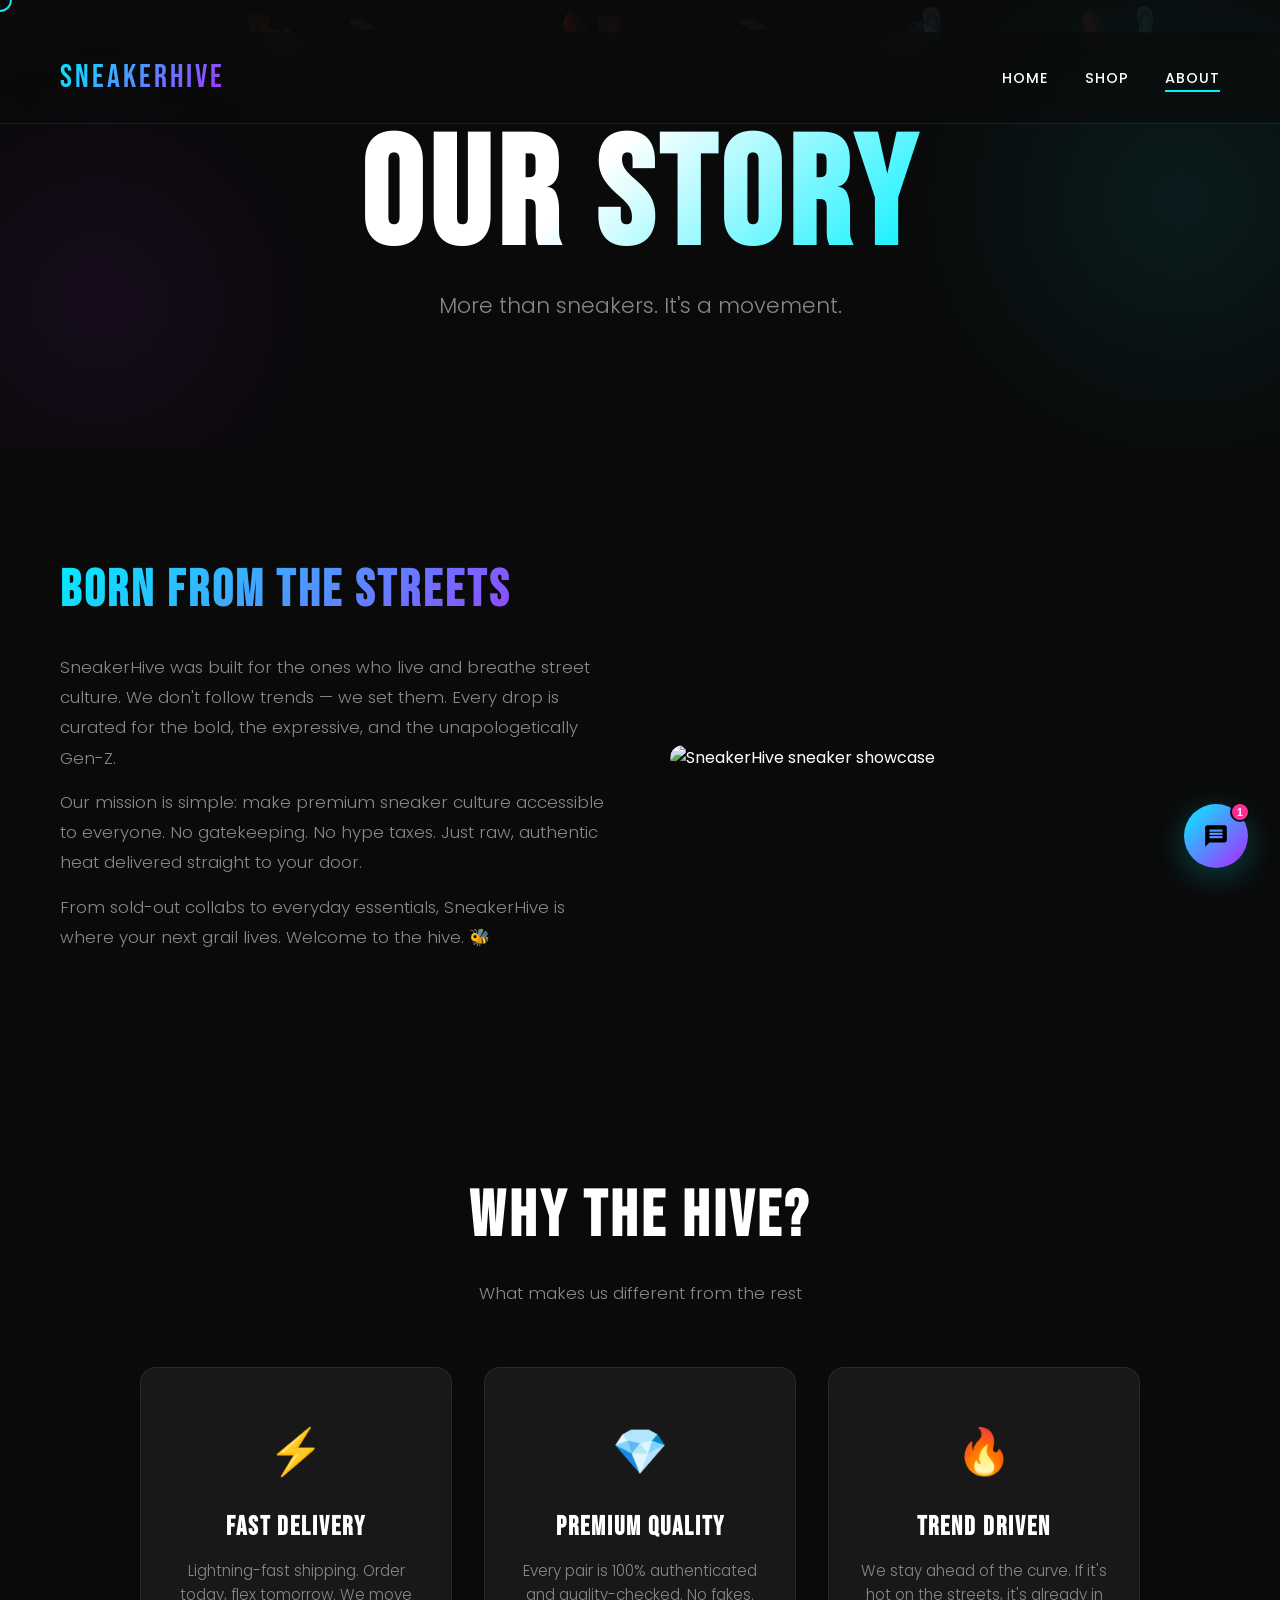
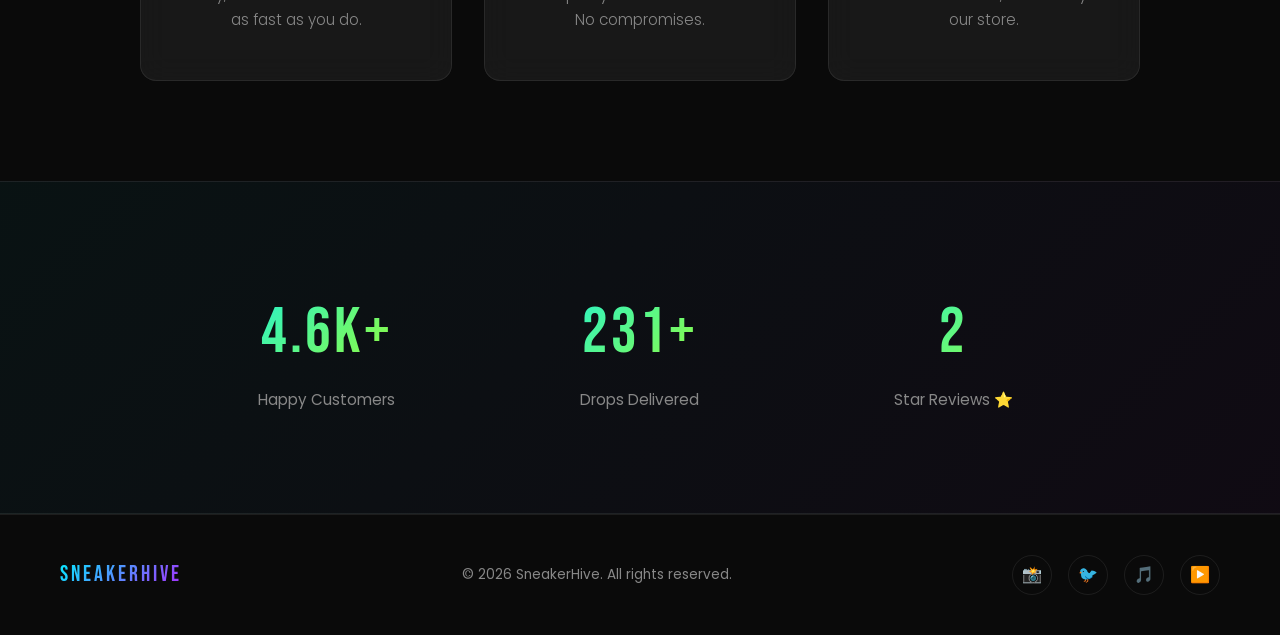
==== about.html @ 8ebd748e "Add files via upload" ====
<!DOCTYPE html>
<html lang="en">

<head>
    <meta charset="UTF-8" />
    <meta name="viewport" content="width=device-width, initial-scale=1.0" />
    <title>SneakerHive — About Us</title>
    <meta name="description"
        content="Learn about SneakerHive — the Gen-Z sneaker brand redefining street identity, fashion, and sneaker culture." />
    <link rel="stylesheet" href="style.css" />
    <link rel="icon"
        href="data:image/svg+xml,<svg xmlns='http://www.w3.org/2000/svg' viewBox='0 0 100 100'><text y='.9em' font-size='90'>👟</text></svg>" />
</head>

<body>

    <!-- Preloader -->
    <div class="preloader" id="preloader">
        <div class="preloader-spinner"></div>
    </div>

    <!-- Scroll Progress -->
    <div class="scroll-progress" id="scrollProgress"></div>

    <!-- Custom Cursor -->
    <div class="cursor-glow" id="cursorGlow"></div>

    <!-- Page Transition Overlay -->
    <div class="page-transition" id="pageTransition"></div>

    <!-- Floating Background Sneakers -->
    <div class="floating-sneakers" id="floatingSneakers"></div>

    <!-- ==================== NAVBAR ==================== -->
    <nav class="navbar" id="navbar">
        <a href="index.html" class="nav-logo page-link">SNEAKERHIVE</a>
        <ul class="nav-links" id="navLinks">
            <li><a href="index.html" class="page-link">Home</a></li>
            <li><a href="shop.html" class="page-link">Shop</a></li>
            <li><a href="about.html" class="active">About</a></li>
        </ul>
        <div class="hamburger" id="hamburger">
            <span></span><span></span><span></span>
        </div>
    </nav>

    <!-- ==================== ABOUT HERO ==================== -->
    <section class="hero" style="min-height: 50vh;">
        <div class="hero-content">
            <h1>Our Story</h1>
            <p>More than sneakers. It's a movement.</p>
        </div>
    </section>

    <!-- ==================== BRAND STORY ==================== -->
    <section class="section">
        <div class="brand-story">
            <div class="story-text reveal-left">
                <h2>Born From The Streets</h2>
                <p>
                    SneakerHive was built for the ones who live and breathe street culture.
                    We don't follow trends — we set them. Every drop is curated for the bold,
                    the expressive, and the unapologetically Gen-Z.
                </p>
                <p>
                    Our mission is simple: make premium sneaker culture accessible to everyone.
                    No gatekeeping. No hype taxes. Just raw, authentic heat delivered straight
                    to your door.
                </p>
                <p>
                    From sold-out collabs to everyday essentials, SneakerHive is where your
                    next grail lives. Welcome to the hive. 🐝
                </p>
            </div>
            <div class="story-image reveal-right">
                <img src="images/sneaker4.png" alt="SneakerHive sneaker showcase" />
            </div>
        </div>
    </section>

    <!-- ==================== WHY CHOOSE US ==================== -->
    <section class="section">
        <h2 class="section-title reveal">Why The Hive?</h2>
        <p class="section-subtitle reveal">What makes us different from the rest</p>

        <div class="features-grid">
            <div class="feature-card glass-card reveal">
                <span class="feature-icon">⚡</span>
                <h3>Fast Delivery</h3>
                <p>Lightning-fast shipping. Order today, flex tomorrow. We move as fast as you do.</p>
            </div>
            <div class="feature-card glass-card reveal">
                <span class="feature-icon">💎</span>
                <h3>Premium Quality</h3>
                <p>Every pair is 100% authenticated and quality-checked. No fakes. No compromises.</p>
            </div>
            <div class="feature-card glass-card reveal">
                <span class="feature-icon">🔥</span>
                <h3>Trend Driven</h3>
                <p>We stay ahead of the curve. If it's hot on the streets, it's already in our store.</p>
            </div>
        </div>
    </section>

    <!-- ==================== STATS ==================== -->
    <section class="section stats-section">
        <div class="stats-grid">
            <div class="stat-item reveal">
                <div class="stat-number" data-target="10000">0</div>
                <div class="stat-label">Happy Customers</div>
            </div>
            <div class="stat-item reveal">
                <div class="stat-number" data-target="500">0</div>
                <div class="stat-label">Drops Delivered</div>
            </div>
            <div class="stat-item reveal">
                <div class="stat-number" data-target="5">0</div>
                <div class="stat-label">Star Reviews ⭐</div>
            </div>
        </div>
    </section>

    <!-- ==================== FOOTER ==================== -->
    <footer class="footer">
        <span class="footer-logo">SNEAKERHIVE</span>
        <p class="footer-copy">&copy; 2026 SneakerHive. All rights reserved.</p>
        <div class="footer-socials">
            <a href="#" aria-label="Instagram">📸</a>
            <a href="#" aria-label="Twitter">🐦</a>
            <a href="#" aria-label="TikTok">🎵</a>
            <a href="#" aria-label="YouTube">▶️</a>
        </div>
    </footer>

    <!-- ==================== FLOATING CHAT WIDGET ==================== -->
    <div class="chat-widget" id="chatWidget">
      <div class="chat-panel" id="chatPanel">
        <div class="chat-panel-header">
          <div class="chat-avatar">👟</div>
          <div class="chat-info">
            <div class="chat-name">SneakerHive Support</div>
            <div class="chat-status">Online — ready to help</div>
          </div>
        </div>
        <iframe
          src="https://chat-box-83515c.zapier.app/"
          title="SneakerHive Live Chat"
          allow="microphone; camera"
          loading="lazy"
        ></iframe>
      </div>
      <button class="chat-bubble" id="chatBubble" aria-label="Toggle chat" aria-expanded="false">
        <span class="chat-badge" id="chatBadge">1</span>
        <svg class="icon-open" viewBox="0 0 24 24" xmlns="http://www.w3.org/2000/svg">
          <path d="M20 2H4C2.9 2 2 2.9 2 4v18l4-4h14c1.1 0 2-.9 2-2V4c0-1.1-.9-2-2-2zm-2 12H6v-2h12v2zm0-3H6V9h12v2zm0-3H6V6h12v2z"/>
        </svg>
        <svg class="icon-close" viewBox="0 0 24 24" xmlns="http://www.w3.org/2000/svg">
          <path d="M19 6.41L17.59 5 12 10.59 6.41 5 5 6.41 10.59 12 5 17.59 6.41 19 12 13.41 17.59 19 19 17.59 13.41 12z"/>
        </svg>
      </button>
    </div>

    <script src="script.js"></script>
</body>

</html>
---- style.css ----
/* ====================================================
   SneakerHive — Design System & Styles
   Dark theme · Neon accents · Glassmorphism · Physics
   ==================================================== */

/* ---------- Google Fonts ---------- */
@import url('https://fonts.googleapis.com/css2?family=Bebas+Neue&family=Poppins:wght@300;400;500;600;700&display=swap');

/* ---------- CSS Variables ---------- */
:root {
  --bg:           #0a0a0a;
  --bg-card:      rgba(255, 255, 255, 0.04);
  --bg-glass:     rgba(255, 255, 255, 0.06);
  --text:         #ffffff;
  --text-muted:   #888888;
  --neon-blue:    #00f0ff;
  --neon-purple:  #b026ff;
  --neon-lime:    #c0ff00;
  --neon-pink:    #ff2d95;
  --border:       rgba(255, 255, 255, 0.08);
  --radius:       16px;
  --radius-sm:    10px;
  --radius-pill:  50px;
  --transition:   0.35s cubic-bezier(.4,0,.2,1);
  --shadow-glow:  0 0 30px rgba(0, 240, 255, 0.15);
  --font-heading: 'Bebas Neue', sans-serif;
  --font-body:    'Poppins', sans-serif;
}

/* ---------- Reset & Base ---------- */
*, *::before, *::after { margin: 0; padding: 0; box-sizing: border-box; }

html {
  scroll-behavior: smooth;
  overflow-x: hidden;
  scrollbar-width: thin;
  scrollbar-color: var(--neon-blue) var(--bg);
}

body {
  font-family: var(--font-body);
  background: var(--bg);
  color: var(--text);
  line-height: 1.6;
  overflow-x: hidden;
  cursor: default;
}

a { text-decoration: none; color: inherit; }
ul { list-style: none; }
img { max-width: 100%; display: block; }

/* ---------- Scrollbar ---------- */
::-webkit-scrollbar { width: 6px; }
::-webkit-scrollbar-track { background: var(--bg); }
::-webkit-scrollbar-thumb { background: var(--neon-blue); border-radius: 3px; }

/* ============================================
   PRELOADER
   ============================================ */
.preloader {
  position: fixed;
  inset: 0;
  z-index: 99999;
  background: var(--bg);
  display: flex;
  align-items: center;
  justify-content: center;
  transition: opacity 0.6s, visibility 0.6s;
}
.preloader.hidden {
  opacity: 0;
  visibility: hidden;
  pointer-events: none;
}
.preloader-spinner {
  width: 50px;
  height: 50px;
  border: 3px solid var(--border);
  border-top-color: var(--neon-blue);
  border-radius: 50%;
  animation: spin 0.8s linear infinite;
}
@keyframes spin { to { transform: rotate(360deg); } }

/* ============================================
   SCROLL PROGRESS BAR
   ============================================ */
.scroll-progress {
  position: fixed;
  top: 0;
  left: 0;
  height: 3px;
  width: 0%;
  background: linear-gradient(90deg, var(--neon-blue), var(--neon-purple), var(--neon-lime));
  z-index: 10001;
  transition: width 0.05s linear;
}

/* ============================================
   CUSTOM CURSOR
   ============================================ */
.cursor-glow {
  position: fixed;
  width: 24px;
  height: 24px;
  border: 2px solid var(--neon-blue);
  border-radius: 50%;
  pointer-events: none;
  z-index: 99998;
  transform: translate(-50%, -50%);
  transition: width 0.25s, height 0.25s, border-color 0.25s, background 0.25s;
  mix-blend-mode: difference;
}
.cursor-glow.hover {
  width: 48px;
  height: 48px;
  border-color: var(--neon-purple);
  background: rgba(176, 38, 255, 0.12);
}

/* ============================================
   PAGE TRANSITION OVERLAY
   ============================================ */
.page-transition {
  position: fixed;
  inset: 0;
  background: var(--bg);
  z-index: 99990;
  opacity: 0;
  pointer-events: none;
  transition: opacity 0.4s ease;
}
.page-transition.active {
  opacity: 1;
  pointer-events: all;
}

/* ============================================
   NAVBAR
   ============================================ */
.navbar {
  position: fixed;
  top: 0;
  left: 0;
  width: 100%;
  z-index: 1000;
  padding: 20px 60px;
  display: flex;
  align-items: center;
  justify-content: space-between;
  backdrop-filter: blur(12px);
  -webkit-backdrop-filter: blur(12px);
  background: rgba(10, 10, 10, 0.6);
  border-bottom: 1px solid var(--border);
  transition: padding var(--transition), background var(--transition);
}
.navbar.scrolled {
  padding: 12px 60px;
  background: rgba(10, 10, 10, 0.92);
}

.nav-logo {
  font-family: var(--font-heading);
  font-size: 2rem;
  letter-spacing: 3px;
  background: linear-gradient(135deg, var(--neon-blue), var(--neon-purple));
  -webkit-background-clip: text;
  -webkit-text-fill-color: transparent;
  background-clip: text;
}

.nav-links {
  display: flex;
  gap: 36px;
}
.nav-links a {
  position: relative;
  font-size: 0.9rem;
  font-weight: 500;
  letter-spacing: 1px;
  text-transform: uppercase;
  padding: 4px 0;
  transition: color var(--transition);
}
.nav-links a::after {
  content: '';
  position: absolute;
  bottom: 0;
  left: 0;
  width: 0%;
  height: 2px;
  background: var(--neon-blue);
  transition: width var(--transition);
}
.nav-links a:hover::after,
.nav-links a.active::after { width: 100%; }
.nav-links a:hover { color: var(--neon-blue); }

/* Hamburger */
.hamburger {
  display: none;
  flex-direction: column;
  gap: 5px;
  cursor: pointer;
  z-index: 1001;
}
.hamburger span {
  width: 28px;
  height: 2px;
  background: var(--text);
  transition: var(--transition);
  border-radius: 2px;
}
.hamburger.open span:nth-child(1) { transform: rotate(45deg) translate(5px, 5px); }
.hamburger.open span:nth-child(2) { opacity: 0; }
.hamburger.open span:nth-child(3) { transform: rotate(-45deg) translate(5px, -5px); }

/* ============================================
   HERO SECTION
   ============================================ */
.hero {
  position: relative;
  min-height: 100vh;
  display: flex;
  flex-direction: column;
  align-items: center;
  justify-content: center;
  text-align: center;
  padding: 120px 20px 80px;
  overflow: hidden;
}
.hero::before {
  content: '';
  position: absolute;
  width: 600px;
  height: 600px;
  background: radial-gradient(circle, rgba(0,240,255,0.08) 0%, transparent 70%);
  top: -100px;
  right: -200px;
  pointer-events: none;
}
.hero::after {
  content: '';
  position: absolute;
  width: 500px;
  height: 500px;
  background: radial-gradient(circle, rgba(176,38,255,0.08) 0%, transparent 70%);
  bottom: -100px;
  left: -150px;
  pointer-events: none;
}

.hero-content { position: relative; z-index: 2; }

.hero h1 {
  font-family: var(--font-heading);
  font-size: clamp(4rem, 12vw, 10rem);
  line-height: 0.95;
  letter-spacing: 6px;
  background: linear-gradient(135deg, #fff 40%, var(--neon-blue));
  -webkit-background-clip: text;
  -webkit-text-fill-color: transparent;
  background-clip: text;
  margin-bottom: 16px;
}
.hero p {
  font-size: clamp(1rem, 2.5vw, 1.35rem);
  color: var(--text-muted);
  max-width: 500px;
  margin: 0 auto 40px;
  font-weight: 300;
}

.hero-buttons {
  display: flex;
  gap: 16px;
  flex-wrap: wrap;
  justify-content: center;
}

/* ============================================
   BUTTONS
   ============================================ */
.btn {
  position: relative;
  display: inline-flex;
  align-items: center;
  gap: 8px;
  padding: 14px 36px;
  font-family: var(--font-body);
  font-size: 0.95rem;
  font-weight: 600;
  letter-spacing: 1px;
  text-transform: uppercase;
  border: none;
  border-radius: var(--radius-pill);
  cursor: pointer;
  overflow: hidden;
  transition: transform var(--transition), box-shadow var(--transition);
}
.btn:hover {
  transform: translateY(-3px);
}
.btn:active {
  transform: translateY(0);
}

/* Primary */
.btn-primary {
  background: linear-gradient(135deg, var(--neon-blue), var(--neon-purple));
  color: #000;
  box-shadow: 0 4px 25px rgba(0,240,255,0.25);
}
.btn-primary:hover {
  box-shadow: 0 8px 40px rgba(0,240,255,0.4);
}

/* Ghost / Outline */
.btn-ghost {
  background: transparent;
  color: var(--neon-lime);
  border: 2px solid var(--neon-lime);
}
.btn-ghost:hover {
  background: rgba(192,255,0,0.08);
  box-shadow: 0 0 30px rgba(192,255,0,0.15);
}

/* Ripple */
.btn .ripple {
  position: absolute;
  border-radius: 50%;
  background: rgba(255,255,255,0.35);
  transform: scale(0);
  animation: rippleAnim 0.6s ease-out;
  pointer-events: none;
}
@keyframes rippleAnim {
  to { transform: scale(4); opacity: 0; }
}

/* ============================================
   SECTION HELPERS
   ============================================ */
.section {
  padding: 100px 60px;
  position: relative;
}
.section-title {
  font-family: var(--font-heading);
  font-size: clamp(2.4rem, 5vw, 4rem);
  letter-spacing: 4px;
  text-align: center;
  margin-bottom: 12px;
}
.section-subtitle {
  text-align: center;
  color: var(--text-muted);
  font-weight: 300;
  margin-bottom: 60px;
  font-size: 1.05rem;
}

/* ============================================
   GLASS CARD
   ============================================ */
.glass-card {
  background: var(--bg-glass);
  border: 1px solid var(--border);
  border-radius: var(--radius);
  backdrop-filter: blur(14px);
  -webkit-backdrop-filter: blur(14px);
  overflow: hidden;
  transition: transform var(--transition), box-shadow var(--transition);
}
.glass-card:hover {
  transform: translateY(-8px);
  box-shadow: var(--shadow-glow);
}

/* ============================================
   PRODUCT CARDS
   ============================================ */
.products-grid {
  display: grid;
  grid-template-columns: repeat(auto-fit, minmax(300px, 1fr));
  gap: 32px;
  max-width: 1200px;
  margin: 0 auto;
}

.product-card {
  position: relative;
  background: var(--bg-glass);
  border: 1px solid var(--border);
  border-radius: var(--radius);
  overflow: hidden;
  transition: transform var(--transition), box-shadow var(--transition);
}
.product-card:hover {
  transform: translateY(-10px);
  box-shadow: 0 0 40px rgba(0,240,255,0.12);
}

.product-card .card-img {
  position: relative;
  width: 100%;
  aspect-ratio: 1 / 1;
  overflow: hidden;
  background: linear-gradient(135deg, #111, #1a1a2e);
}
.product-card .card-img img {
  width: 100%;
  height: 100%;
  object-fit: cover;
  transition: transform 0.5s ease;
}
.product-card:hover .card-img img {
  transform: scale(1.1);
}

/* Quick View Overlay */
.quick-view {
  position: absolute;
  inset: 0;
  background: rgba(0,0,0,0.6);
  backdrop-filter: blur(4px);
  display: flex;
  align-items: center;
  justify-content: center;
  opacity: 0;
  transition: opacity var(--transition);
}
.product-card:hover .quick-view {
  opacity: 1;
}
.quick-view span {
  color: var(--neon-blue);
  font-size: 0.85rem;
  font-weight: 600;
  letter-spacing: 2px;
  text-transform: uppercase;
  border: 1px solid var(--neon-blue);
  padding: 8px 20px;
  border-radius: var(--radius-pill);
  transition: background var(--transition);
}
.quick-view span:hover {
  background: rgba(0,240,255,0.15);
}

.product-card .card-body {
  padding: 24px;
}
.product-card .card-body h3 {
  font-family: var(--font-heading);
  font-size: 1.5rem;
  letter-spacing: 2px;
  margin-bottom: 4px;
}
.product-card .card-body .price {
  color: var(--neon-lime);
  font-weight: 600;
  font-size: 1.15rem;
  margin-bottom: 16px;
}
.product-card .card-body .btn-cart {
  width: 100%;
  text-align: center;
  justify-content: center;
  padding: 12px;
  font-size: 0.85rem;
  background: rgba(255,255,255,0.04);
  color: var(--text);
  border: 1px solid var(--border);
  border-radius: var(--radius-sm);
  cursor: pointer;
  font-family: var(--font-body);
  font-weight: 600;
  letter-spacing: 1px;
  text-transform: uppercase;
  transition: background var(--transition), border-color var(--transition), color var(--transition);
  position: relative;
  overflow: hidden;
}
.product-card .card-body .btn-cart:hover {
  background: var(--neon-blue);
  border-color: var(--neon-blue);
  color: #000;
}
.btn-cart.added {
  background: var(--neon-lime) !important;
  border-color: var(--neon-lime) !important;
  color: #000 !important;
}

/* ============================================
   FILTER BAR
   ============================================ */
.filter-bar {
  display: flex;
  justify-content: center;
  gap: 12px;
  flex-wrap: wrap;
  margin-bottom: 50px;
}
.filter-pill {
  padding: 10px 28px;
  border: 1px solid var(--border);
  border-radius: var(--radius-pill);
  background: transparent;
  color: var(--text-muted);
  font-family: var(--font-body);
  font-size: 0.85rem;
  font-weight: 500;
  letter-spacing: 1px;
  text-transform: uppercase;
  cursor: pointer;
  transition: all var(--transition);
}
.filter-pill:hover,
.filter-pill.active {
  border-color: var(--neon-blue);
  color: var(--neon-blue);
  background: rgba(0,240,255,0.06);
  box-shadow: 0 0 20px rgba(0,240,255,0.1);
}

/* ============================================
   ABOUT PAGE — BRAND STORY
   ============================================ */
.brand-story {
  display: flex;
  align-items: center;
  gap: 60px;
  max-width: 1200px;
  margin: 0 auto;
  flex-wrap: wrap;
}
.brand-story .story-text {
  flex: 1;
  min-width: 300px;
}
.brand-story .story-text h2 {
  font-family: var(--font-heading);
  font-size: clamp(2rem, 4vw, 3.5rem);
  letter-spacing: 3px;
  margin-bottom: 20px;
  background: linear-gradient(135deg, var(--neon-blue), var(--neon-purple));
  -webkit-background-clip: text;
  -webkit-text-fill-color: transparent;
  background-clip: text;
}
.brand-story .story-text p {
  color: var(--text-muted);
  font-weight: 300;
  line-height: 1.8;
  margin-bottom: 14px;
  font-size: 1.05rem;
}
.brand-story .story-image {
  flex: 1;
  min-width: 300px;
  border-radius: var(--radius);
  overflow: hidden;
  position: relative;
}
.brand-story .story-image img {
  width: 100%;
  border-radius: var(--radius);
}

/* ============================================
   WHY CHOOSE US
   ============================================ */
.features-grid {
  display: grid;
  grid-template-columns: repeat(auto-fit, minmax(260px, 1fr));
  gap: 32px;
  max-width: 1000px;
  margin: 0 auto;
}
.feature-card {
  text-align: center;
  padding: 48px 32px;
}
.feature-card .feature-icon {
  font-size: 2.8rem;
  margin-bottom: 20px;
  display: block;
}
.feature-card h3 {
  font-family: var(--font-heading);
  font-size: 1.6rem;
  letter-spacing: 2px;
  margin-bottom: 10px;
}
.feature-card p {
  color: var(--text-muted);
  font-weight: 300;
  font-size: 0.95rem;
}

/* ============================================
   STATS SECTION
   ============================================ */
.stats-section {
  background: linear-gradient(135deg, rgba(0,240,255,0.04), rgba(176,38,255,0.04));
  border-top: 1px solid var(--border);
  border-bottom: 1px solid var(--border);
}
.stats-grid {
  display: grid;
  grid-template-columns: repeat(auto-fit, minmax(200px, 1fr));
  gap: 40px;
  max-width: 900px;
  margin: 0 auto;
  text-align: center;
}
.stat-item .stat-number {
  font-family: var(--font-heading);
  font-size: clamp(2.5rem, 5vw, 4rem);
  letter-spacing: 3px;
  background: linear-gradient(135deg, var(--neon-blue), var(--neon-lime));
  -webkit-background-clip: text;
  -webkit-text-fill-color: transparent;
  background-clip: text;
}
.stat-item .stat-label {
  color: var(--text-muted);
  font-size: 0.95rem;
  font-weight: 400;
  margin-top: 4px;
}

/* ============================================
   PARALLAX BACKGROUND
   ============================================ */
.parallax-section {
  position: relative;
  background-attachment: fixed;
  background-size: cover;
  background-position: center;
}

/* ============================================
   FOOTER
   ============================================ */
.footer {
  padding: 40px 60px;
  border-top: 1px solid var(--border);
  display: flex;
  align-items: center;
  justify-content: space-between;
  flex-wrap: wrap;
  gap: 20px;
}
.footer-logo {
  font-family: var(--font-heading);
  font-size: 1.4rem;
  letter-spacing: 3px;
  background: linear-gradient(135deg, var(--neon-blue), var(--neon-purple));
  -webkit-background-clip: text;
  -webkit-text-fill-color: transparent;
  background-clip: text;
}
.footer-copy {
  color: var(--text-muted);
  font-size: 0.85rem;
}
.footer-socials {
  display: flex;
  gap: 16px;
}
.footer-socials a {
  width: 40px;
  height: 40px;
  border: 1px solid var(--border);
  border-radius: 50%;
  display: flex;
  align-items: center;
  justify-content: center;
  font-size: 1rem;
  transition: all var(--transition);
}
.footer-socials a:hover {
  border-color: var(--neon-blue);
  color: var(--neon-blue);
  box-shadow: 0 0 20px rgba(0,240,255,0.15);
  transform: translateY(-3px);
}

/* ============================================
   SCROLL REVEAL ANIMATIONS
   ============================================ */
.reveal {
  opacity: 0;
  transform: translateY(40px);
  transition: opacity 0.7s ease, transform 0.7s ease;
}
.reveal.visible {
  opacity: 1;
  transform: translateY(0);
}
.reveal-left {
  opacity: 0;
  transform: translateX(-60px);
  transition: opacity 0.7s ease, transform 0.7s ease;
}
.reveal-left.visible {
  opacity: 1;
  transform: translateX(0);
}
.reveal-right {
  opacity: 0;
  transform: translateX(60px);
  transition: opacity 0.7s ease, transform 0.7s ease;
}
.reveal-right.visible {
  opacity: 1;
  transform: translateX(0);
}

/* ============================================
   ANTI-GRAVITY PHYSICS
   ============================================ */
.hero-content.gravity-active > * {
  /* Elements become absolutely positioned by JS */
  will-change: transform;
}

/* ============================================
   FLOATING SNEAKERS BACKGROUND
   ============================================ */
.floating-sneakers {
  position: fixed;
  inset: 0;
  pointer-events: none;
  z-index: 0;
  overflow: hidden;
}
.floating-sneaker {
  position: absolute;
  font-size: 2rem;
  opacity: 0.06;
  animation: floatSneaker 20s linear infinite;
}
@keyframes floatSneaker {
  0%   { transform: translateY(110vh) rotate(0deg); }
  100% { transform: translateY(-10vh) rotate(360deg); }
}

/* ============================================
   RESPONSIVE
   ============================================ */
@media (max-width: 768px) {
  .navbar { padding: 16px 24px; }
  .navbar.scrolled { padding: 12px 24px; }
  .nav-links {
    position: fixed;
    top: 0;
    right: -100%;
    width: 70%;
    height: 100vh;
    background: rgba(10,10,10,0.96);
    backdrop-filter: blur(20px);
    flex-direction: column;
    align-items: center;
    justify-content: center;
    gap: 36px;
    transition: right var(--transition);
    border-left: 1px solid var(--border);
  }
  .nav-links.open { right: 0; }
  .hamburger { display: flex; }

  .section { padding: 60px 24px; }
  .hero { padding: 100px 20px 60px; }

  .products-grid { grid-template-columns: 1fr; gap: 24px; }
  .brand-story { flex-direction: column; gap: 40px; }
  .stats-grid { grid-template-columns: 1fr 1fr; }
  .footer { flex-direction: column; text-align: center; padding: 30px 24px; }

  .cursor-glow { display: none; }
}

@media (max-width: 480px) {
  .hero h1 { font-size: 3.2rem; }
  .hero p { font-size: 0.9rem; }
  .hero-buttons { flex-direction: column; align-items: center; }
  .stats-grid { grid-template-columns: 1fr; }
}

/* ============================================
   ANNOUNCEMENT TICKER
   ============================================ */
.ticker-wrap {
  position: fixed;
  top: 0;
  left: 0;
  width: 100%;
  z-index: 1001;
  background: linear-gradient(90deg, rgba(0,240,255,0.12), rgba(176,38,255,0.12));
  border-bottom: 1px solid rgba(0,240,255,0.2);
  overflow: hidden;
  height: 32px;
  display: flex;
  align-items: center;
}
.ticker-track {
  display: flex;
  gap: 60px;
  white-space: nowrap;
  animation: ticker 28s linear infinite;
  will-change: transform;
}
.ticker-track span {
  font-size: 0.72rem;
  font-weight: 600;
  letter-spacing: 1.5px;
  text-transform: uppercase;
  color: var(--neon-blue);
}
@keyframes ticker {
  0%   { transform: translateX(0); }
  100% { transform: translateX(-50%); }
}

/* Push navbar down to account for ticker */
.navbar { top: 32px !important; }

/* ============================================
   PARTICLE CANVAS
   ============================================ */
.particle-canvas {
  position: absolute;
  inset: 0;
  width: 100%;
  height: 100%;
  z-index: 0;
  pointer-events: none;
}

/* ============================================
   HERO GRID OVERLAY (scan lines)
   ============================================ */
.hero-grid-overlay {
  position: absolute;
  inset: 0;
  background-image:
    linear-gradient(rgba(0,240,255,0.03) 1px, transparent 1px),
    linear-gradient(90deg, rgba(0,240,255,0.03) 1px, transparent 1px);
  background-size: 60px 60px;
  z-index: 1;
  pointer-events: none;
}

/* ============================================
   HERO EYEBROW
   ============================================ */
.hero-eyebrow {
  font-size: 0.78rem;
  font-weight: 600;
  letter-spacing: 4px;
  text-transform: uppercase;
  color: var(--neon-blue);
  margin-bottom: 20px;
  opacity: 0.85;
}

/* ============================================
   GLITCH TEXT EFFECT
   ============================================ */
.glitch {
  position: relative;
}
.glitch::before,
.glitch::after {
  content: attr(data-text);
  position: absolute;
  top: 0; left: 0;
  width: 100%;
  font-family: var(--font-heading);
  font-size: inherit;
  line-height: inherit;
  letter-spacing: inherit;
  background: linear-gradient(135deg, #fff 40%, var(--neon-blue));
  -webkit-background-clip: text;
  -webkit-text-fill-color: transparent;
  background-clip: text;
  pointer-events: none;
}
.glitch::before {
  left: 2px;
  text-shadow: none;
  animation: glitch1 4s infinite linear;
  clip-path: polygon(0 0, 100% 0, 100% 35%, 0 35%);
  opacity: 0.6;
  background: linear-gradient(135deg, var(--neon-pink) 40%, transparent);
  -webkit-background-clip: text;
  background-clip: text;
}
.glitch::after {
  left: -2px;
  animation: glitch2 4s infinite linear;
  clip-path: polygon(0 65%, 100% 65%, 100% 100%, 0 100%);
  opacity: 0.6;
  background: linear-gradient(135deg, var(--neon-blue) 40%, transparent);
  -webkit-background-clip: text;
  background-clip: text;
}
@keyframes glitch1 {
  0%, 90%, 100% { transform: none; opacity: 0; }
  92%  { transform: translate(-3px, 1px); opacity: 0.7; }
  94%  { transform: translate(3px, -1px); opacity: 0.5; }
  96%  { transform: translate(-2px, 2px); opacity: 0.6; }
}
@keyframes glitch2 {
  0%, 90%, 100% { transform: none; opacity: 0; }
  93%  { transform: translate(3px, -1px); opacity: 0.7; }
  95%  { transform: translate(-3px, 1px); opacity: 0.5; }
  97%  { transform: translate(2px, -2px); opacity: 0.6; }
}

/* ============================================
   HERO STATS BAR
   ============================================ */
.hero-stats {
  display: flex;
  align-items: center;
  gap: 28px;
  margin-top: 44px;
  padding: 18px 32px;
  background: rgba(255,255,255,0.04);
  border: 1px solid rgba(0,240,255,0.12);
  border-radius: var(--radius);
  backdrop-filter: blur(12px);
  width: fit-content;
  margin-left: auto;
  margin-right: auto;
}
.hero-stat { text-align: center; }
.hs-num {
  display: block;
  font-family: var(--font-heading);
  font-size: 1.6rem;
  letter-spacing: 2px;
  background: linear-gradient(135deg, var(--neon-blue), var(--neon-lime));
  -webkit-background-clip: text;
  -webkit-text-fill-color: transparent;
  background-clip: text;
}
.hs-lbl {
  display: block;
  font-size: 0.7rem;
  font-weight: 500;
  letter-spacing: 1.5px;
  text-transform: uppercase;
  color: var(--text-muted);
  margin-top: 2px;
}
.hero-stat-div {
  width: 1px;
  height: 36px;
  background: var(--border);
  flex-shrink: 0;
}

/* ============================================
   FLOATING CHAT WIDGET — HIGH-TECH CYBERPUNK
   ============================================ */

/* Widget Container */
.chat-widget {
  position: fixed;
  bottom: 32px;
  right: 32px;
  z-index: 99000;
  display: flex;
  flex-direction: column;
  align-items: flex-end;
  gap: 14px;
}

/* ── Chat Panel ── */
.chat-panel {
  width: 390px;
  height: 580px;
  border-radius: 16px;
  overflow: hidden;
  position: relative;
  background: linear-gradient(160deg, #080c14 0%, #0a0a0f 100%);
  border: 1px solid rgba(0, 240, 255, 0.2);
  box-shadow:
    0 0 0 1px rgba(176,38,255,0.1),
    0 0 80px rgba(0,240,255,0.08),
    0 40px 100px rgba(0,0,0,0.7);
  display: flex;
  flex-direction: column;
  /* Hidden state */
  opacity: 0;
  transform: translateY(24px) scale(0.94);
  pointer-events: none;
  transition: opacity 0.4s cubic-bezier(.4,0,.2,1),
              transform 0.4s cubic-bezier(.4,0,.2,1);
  transform-origin: bottom right;
}
.chat-panel.open {
  opacity: 1;
  transform: translateY(0) scale(1);
  pointer-events: all;
}

/* Animated laser border top */
.cp-border-top {
  position: absolute;
  top: 0; left: 0;
  height: 2px;
  width: 100%;
  background: linear-gradient(90deg,
    transparent 0%,
    var(--neon-blue) 30%,
    var(--neon-purple) 70%,
    transparent 100%);
  animation: laserScan 3s ease-in-out infinite;
  z-index: 10;
  border-radius: 16px 16px 0 0;
}
@keyframes laserScan {
  0%,100% { opacity: 0.4; transform: scaleX(0.3); transform-origin: left; }
  50%      { opacity: 1;   transform: scaleX(1);   transform-origin: left; }
}

/* Animated right border */
.cp-border-right {
  position: absolute;
  top: 0; right: 0;
  width: 2px;
  height: 100%;
  background: linear-gradient(180deg,
    var(--neon-purple) 0%,
    transparent 40%,
    transparent 60%,
    var(--neon-blue) 100%);
  opacity: 0.3;
  z-index: 10;
}

/* Corner brackets */
.cp-corner {
  position: absolute;
  width: 14px;
  height: 14px;
  z-index: 11;
}
.cp-tl { top: 6px;  left: 6px;  border-top: 2px solid var(--neon-blue); border-left: 2px solid var(--neon-blue); border-radius: 3px 0 0 0; }
.cp-tr { top: 6px;  right: 6px; border-top: 2px solid var(--neon-purple); border-right: 2px solid var(--neon-purple); border-radius: 0 3px 0 0; }
.cp-bl { bottom: 6px; left: 6px; border-bottom: 2px solid var(--neon-blue); border-left: 2px solid var(--neon-blue); border-radius: 0 0 0 3px; }
.cp-br { bottom: 6px; right: 6px; border-bottom: 2px solid var(--neon-purple); border-right: 2px solid var(--neon-purple); border-radius: 0 0 3px 0; }

/* Scan line animation overlay */
.chat-scanline {
  position: absolute;
  inset: 0;
  background: repeating-linear-gradient(
    0deg,
    transparent,
    transparent 3px,
    rgba(0,240,255,0.015) 3px,
    rgba(0,240,255,0.015) 4px
  );
  pointer-events: none;
  z-index: 1;
  border-radius: 16px;
  animation: scanMove 8s linear infinite;
}
@keyframes scanMove {
  0%   { background-position: 0 0; }
  100% { background-position: 0 100px; }
}

/* ── Chat Panel Header ── */
.chat-panel-header {
  padding: 14px 16px;
  background: linear-gradient(135deg,
    rgba(0,240,255,0.07) 0%,
    rgba(176,38,255,0.07) 100%);
  border-bottom: 1px solid rgba(0,240,255,0.12);
  display: flex;
  align-items: center;
  gap: 12px;
  flex-shrink: 0;
  position: relative;
  z-index: 5;
}

/* Avatar with animated ring */
.chat-panel-header .chat-avatar {
  position: relative;
  width: 40px;
  height: 40px;
  border-radius: 50%;
  background: linear-gradient(135deg, #0d1b2a, #0a0a14);
  border: 1px solid rgba(0,240,255,0.3);
  display: flex;
  align-items: center;
  justify-content: center;
  font-size: 1.3rem;
  flex-shrink: 0;
  z-index: 1;
}
.avatar-ring {
  position: absolute;
  inset: -4px;
  border-radius: 50%;
  border: 2px solid transparent;
  background: linear-gradient(#0a0a0f, #0a0a0f) padding-box,
              linear-gradient(135deg, var(--neon-blue), var(--neon-purple)) border-box;
  animation: ringRotate 3s linear infinite;
}
@keyframes ringRotate {
  to { transform: rotate(360deg); }
}

/* Name + AI tag */
.chat-panel-header .chat-info { flex: 1; min-width: 0; }
.chat-panel-header .chat-name {
  font-family: var(--font-body);
  font-weight: 700;
  font-size: 0.9rem;
  color: var(--text);
  letter-spacing: 0.5px;
  display: flex;
  align-items: center;
  gap: 7px;
}
.ai-tag {
  font-size: 0.6rem;
  font-weight: 800;
  letter-spacing: 1px;
  padding: 2px 7px;
  border-radius: 50px;
  background: linear-gradient(135deg, var(--neon-blue), var(--neon-purple));
  color: #000;
  text-transform: uppercase;
}

/* Status */
.chat-panel-header .chat-status {
  font-size: 0.72rem;
  color: var(--text-muted);
  display: flex;
  align-items: center;
  gap: 6px;
  margin-top: 3px;
}
.status-dot {
  width: 7px;
  height: 7px;
  border-radius: 50%;
  background: var(--neon-blue);
  box-shadow: 0 0 8px var(--neon-blue);
  flex-shrink: 0;
  animation: statusBlink 2s ease-in-out infinite;
}
@keyframes statusBlink {
  0%,100% { opacity: 1; }
  50%      { opacity: 0.4; }
}

/* Mic button */
.mic-btn {
  margin-left: auto;
  width: 34px;
  height: 34px;
  border-radius: 50%;
  border: 1px solid rgba(0,240,255,0.25);
  background: rgba(0,240,255,0.05);
  color: var(--neon-blue);
  cursor: pointer;
  display: flex;
  align-items: center;
  justify-content: center;
  flex-shrink: 0;
  transition: all 0.3s;
  position: relative;
  z-index: 5;
}
.mic-btn:hover {
  background: rgba(0,240,255,0.12);
  border-color: var(--neon-blue);
  box-shadow: 0 0 20px rgba(0,240,255,0.25);
  transform: scale(1.1);
}
.mic-btn.recording {
  background: rgba(255,45,149,0.12);
  border-color: var(--neon-pink);
  color: var(--neon-pink);
  animation: micPulse 0.9s ease-in-out infinite;
}
@keyframes micPulse {
  0%,100% { box-shadow: 0 0 0 0 rgba(255,45,149,0.5); }
  50%      { box-shadow: 0 0 0 12px rgba(255,45,149,0); }
}

/* ── Voice / Waveform Bar ── */
.voice-bar {
  display: none;
  align-items: center;
  gap: 10px;
  padding: 8px 14px;
  background: rgba(255,45,149,0.05);
  border-bottom: 1px solid rgba(255,45,149,0.15);
  flex-shrink: 0;
  position: relative;
  z-index: 5;
}
.voice-bar.active { display: flex; }
.waveform-canvas {
  flex-shrink: 0;
  height: 28px;
  width: 120px;
}
.voice-transcript {
  font-size: 0.76rem;
  color: var(--neon-pink);
  font-style: italic;
  flex: 1;
  white-space: nowrap;
  overflow: hidden;
  text-overflow: ellipsis;
  letter-spacing: 0.3px;
}

/* ── iframe ── */
.chat-panel iframe {
  flex: 1;
  width: 100%;
  border: none;
  background: transparent;
  position: relative;
  z-index: 2;
}

/* ── Footer bar ── */
.cp-footer {
  padding: 8px 16px;
  display: flex;
  align-items: center;
  justify-content: center;
  gap: 6px;
  background: rgba(0,0,0,0.4);
  border-top: 1px solid rgba(0,240,255,0.08);
  flex-shrink: 0;
  font-size: 0.65rem;
  color: rgba(255,255,255,0.2);
  letter-spacing: 1px;
  text-transform: uppercase;
  position: relative;
  z-index: 5;
}
.cp-footer-brand {
  color: rgba(0,240,255,0.5);
  font-weight: 700;
  letter-spacing: 2px;
}

/* ── Bubble Toggle ── */
.chat-bubble {
  width: 64px;
  height: 64px;
  border-radius: 50%;
  background: linear-gradient(135deg, var(--neon-blue), var(--neon-purple));
  border: none;
  cursor: pointer;
  display: flex;
  align-items: center;
  justify-content: center;
  position: relative;
  flex-shrink: 0;
  transition: transform 0.3s, box-shadow 0.3s;
  box-shadow:
    0 0 0 0 rgba(0,240,255,0.4),
    0 8px 32px rgba(0,240,255,0.25);
  animation: chatPulse 2.5s ease-out infinite;
}
.chat-bubble:hover {
  transform: scale(1.1) rotate(5deg);
  box-shadow: 0 0 50px rgba(0,240,255,0.5);
  animation: none;
}
.chat-bubble svg {
  width: 26px;
  height: 26px;
  fill: #000;
  position: absolute;
  transition: opacity 0.25s, transform 0.3s;
}
.chat-bubble .icon-close { opacity: 0; transform: rotate(-90deg) scale(0.5); }
.chat-bubble.active .icon-open  { opacity: 0; transform: rotate(90deg) scale(0.5); }
.chat-bubble.active .icon-close { opacity: 1; transform: rotate(0deg) scale(1); }

/* Orbit ring around bubble */
.bubble-orbit {
  position: absolute;
  inset: -8px;
  border-radius: 50%;
  border: 1px dashed rgba(0,240,255,0.3);
  animation: orbitSpin 6s linear infinite;
  pointer-events: none;
}
.bubble-orbit::before {
  content: '';
  position: absolute;
  top: 50%; left: -4px;
  width: 6px; height: 6px;
  border-radius: 50%;
  background: var(--neon-blue);
  box-shadow: 0 0 8px var(--neon-blue);
  transform: translateY(-50%);
}
@keyframes orbitSpin {
  to { transform: rotate(360deg); }
}

/* Pulsing glow */
@keyframes chatPulse {
  0%   { box-shadow: 0 0 0 0 rgba(0,240,255,0.5), 0 8px 32px rgba(0,240,255,0.25); }
  70%  { box-shadow: 0 0 0 20px rgba(0,240,255,0), 0 8px 32px rgba(0,240,255,0.25); }
  100% { box-shadow: 0 0 0 0 rgba(0,240,255,0),   0 8px 32px rgba(0,240,255,0.25); }
}

/* Unread badge */
.chat-badge {
  position: absolute;
  top: -2px; right: -2px;
  width: 20px; height: 20px;
  border-radius: 50%;
  background: var(--neon-pink);
  color: #fff;
  font-size: 0.65rem;
  font-weight: 700;
  display: flex;
  align-items: center;
  justify-content: center;
  border: 2px solid var(--bg);
  animation: badgePop 0.4s cubic-bezier(.36,.07,.19,.97);
  z-index: 2;
}
.chat-badge.hidden { display: none; }
@keyframes badgePop {
  0%   { transform: scale(0); }
  80%  { transform: scale(1.3); }
  100% { transform: scale(1); }
}

@media (max-width: 480px) {
  .chat-widget { bottom: 20px; right: 14px; }
  .chat-panel  { width: calc(100vw - 28px); height: 72vh; }
}
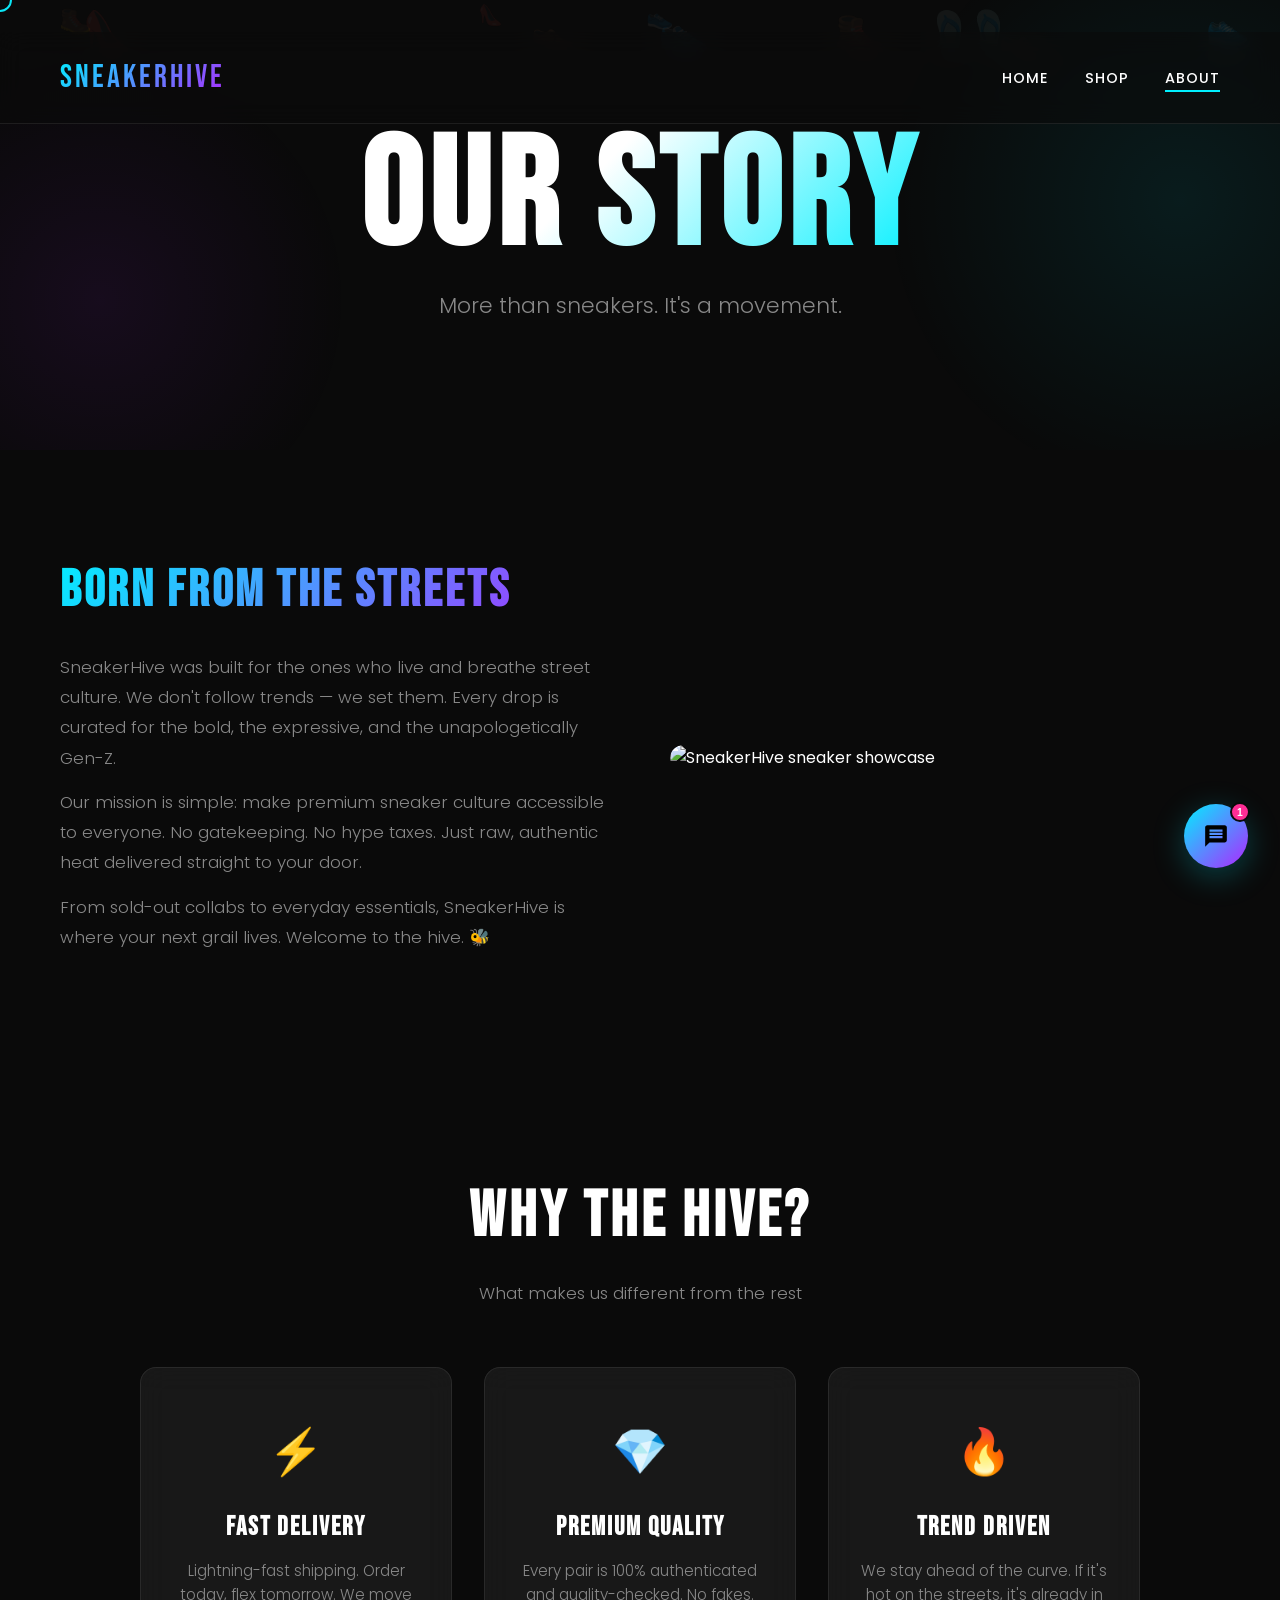
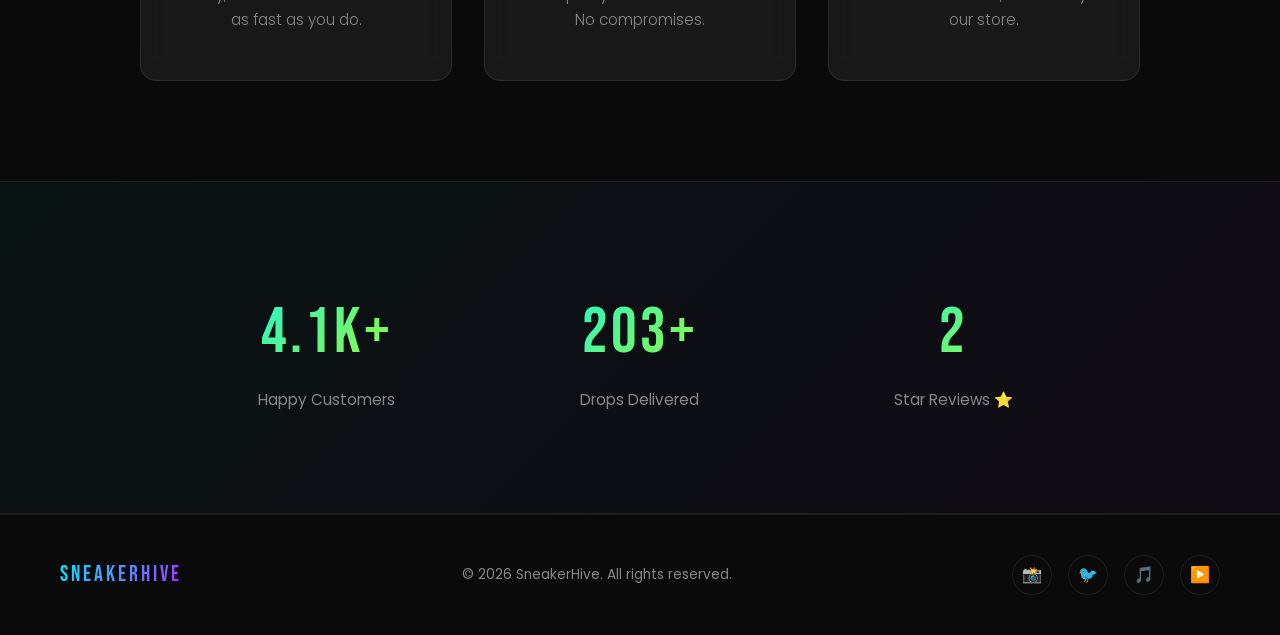
==== commit 2bc0ec4e: "Add files via upload" ====
--- a/about.html
+++ b/about.html
@@ -143,7 +143,7 @@
           </div>
         </div>
         <iframe
-          src="https://chat-box-83515c.zapier.app/"
+          src="https://landbot.online/v3/H-3417689-G7RG558YHCWAJH46/index.html"
           title="SneakerHive Live Chat"
           allow="microphone; camera"
           loading="lazy"
